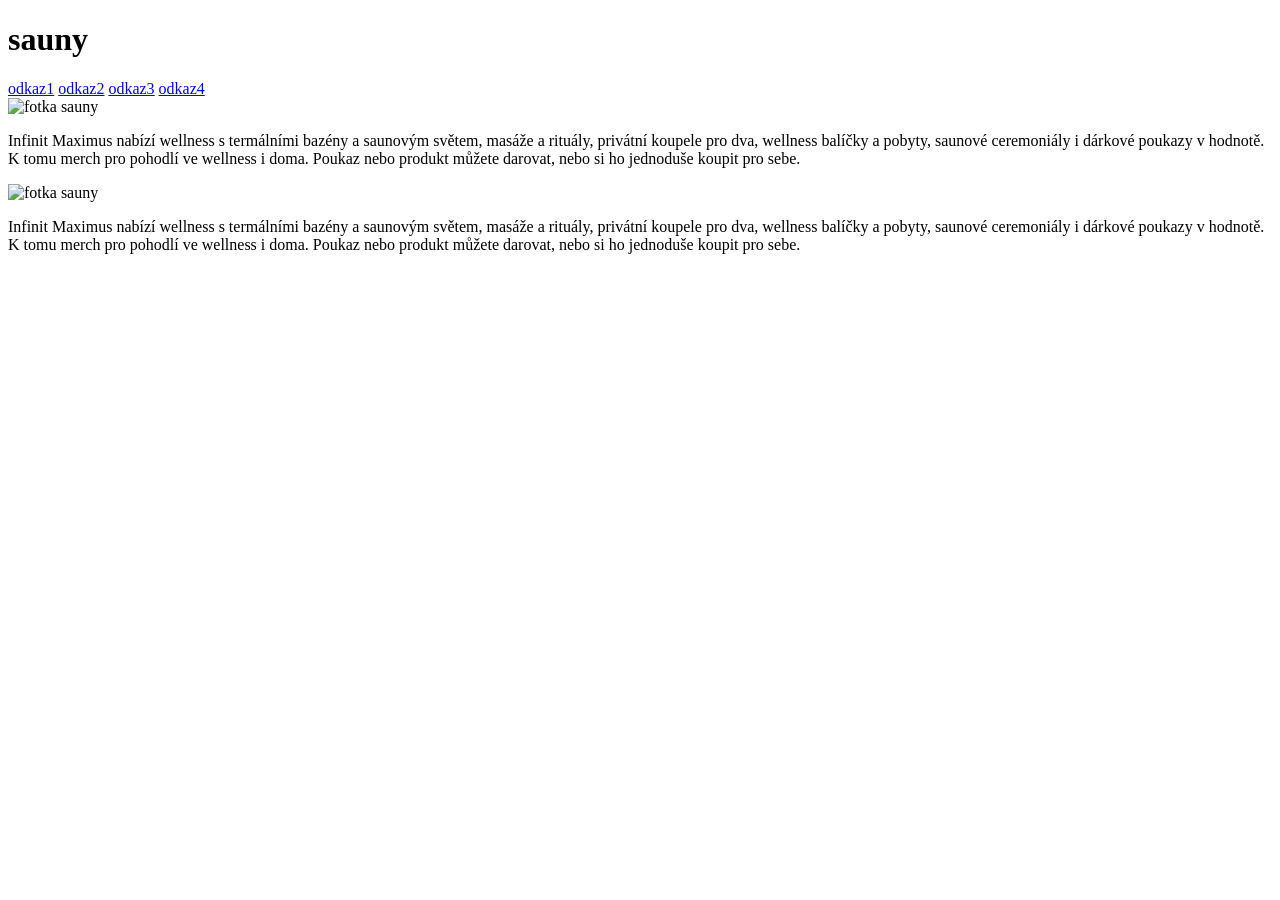
==== index.html @ c106496a "Add files via upload" ====
<!DOCTYPE html>
<html lang="cz">
<head>
    <meta charset="UTF-8">
    <meta name="viewport" content="width=device-width, initial-scale=1.0">
    <title>ne prvni web</title>
    <link rel="stylesheet" href="styles.css">
</head>
<body>
    <h1 id="nazev">sauny</h1>
<div id="nav">
    <a class="nav-a" href="index.html">odkaz1</a>
    <a class="nav-a" href="index.html">odkaz2</a>
    <a class="nav-a" href="index.html">odkaz3</a>
    <a class="nav-a" href="index.html">odkaz4</a>

    



</div>



    
    <div class="cerny">
        <img class="vpravo" src="sauna.jpg" alt=" fotka sauny" >
    <p class="cerny"> Infinit Maximus nabízí wellness s termálními bazény a saunovým světem, masáže a rituály, privátní koupele pro dva, wellness balíčky a pobyty, saunové ceremoniály i dárkové poukazy v hodnotě. K tomu merch pro pohodlí ve wellness i doma. Poukaz nebo produkt můžete darovat, nebo si ho jednoduše koupit pro sebe.</p>
</div>



<div>
    <img class="vlevo" src="sauna.jpg" alt=" fotka sauny" >
    <p class="jina"> Infinit Maximus nabízí wellness s termálními bazény a saunovým světem, masáže a rituály, privátní koupele pro dva, wellness balíčky a pobyty, saunové ceremoniály i dárkové poukazy v hodnotě. K tomu merch pro pohodlí ve wellness i doma. Poukaz nebo produkt můžete darovat, nebo si ho jednoduše koupit pro sebe.</p>
</div>

</body>
</html>
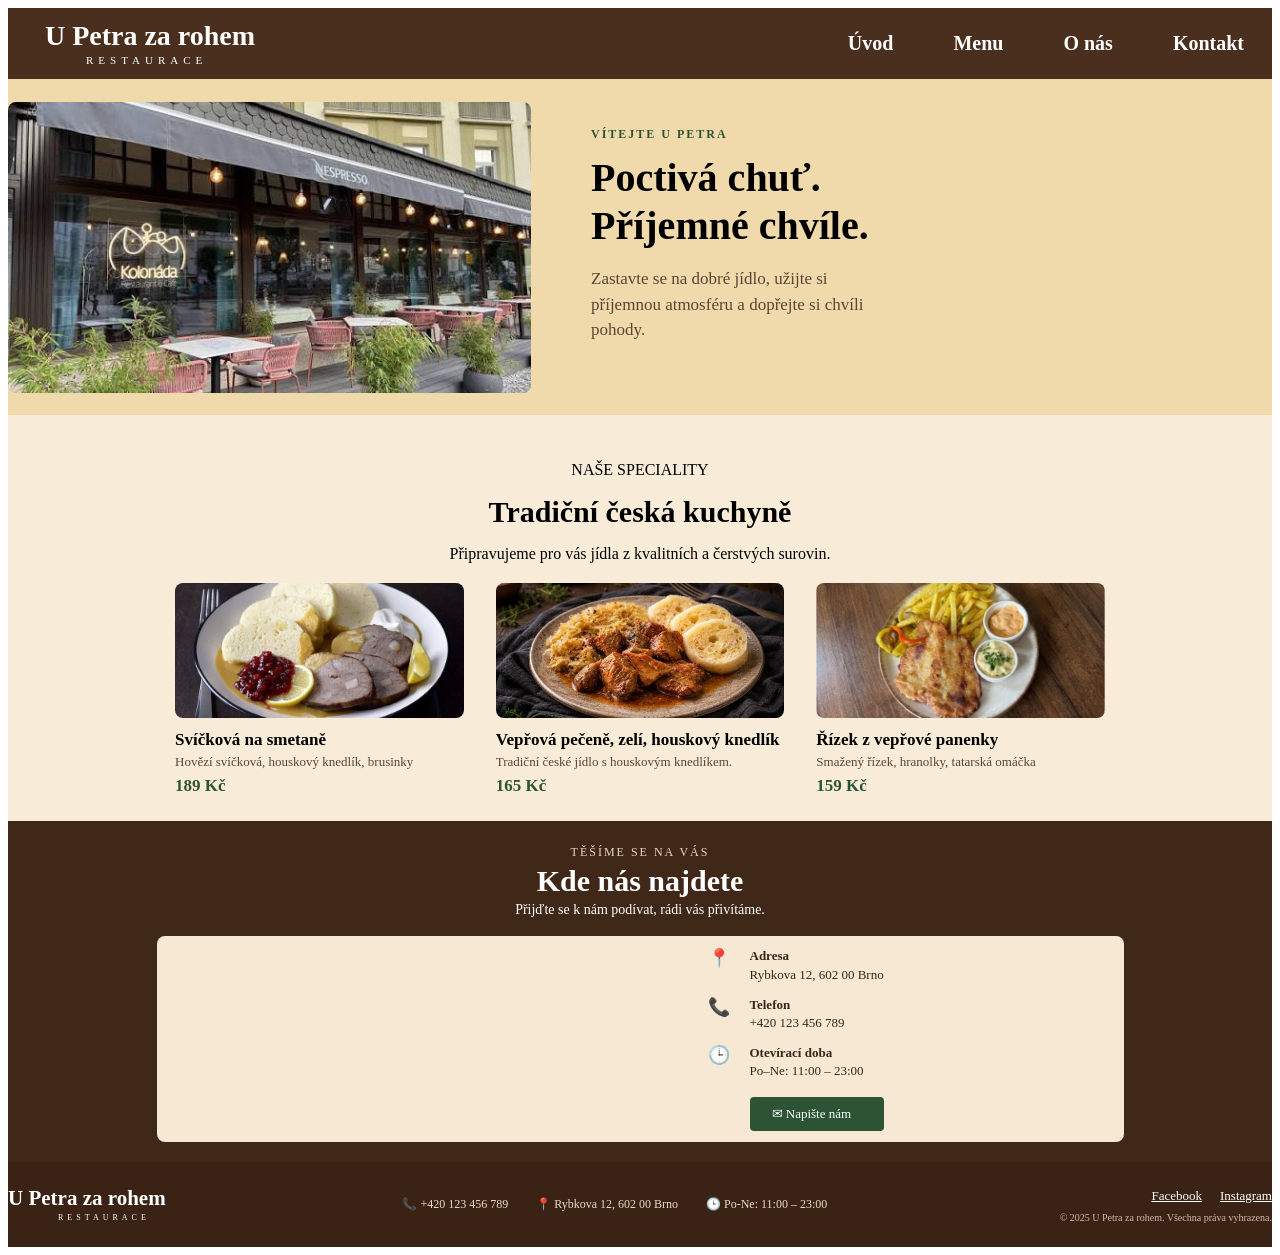
==== commit c6031b9b: "Add files via upload" ====
--- a/index.html
+++ b/index.html
@@ -1,39 +1,136 @@
-<!DOCTYPE html>
-<html lang="cz">
-<head>
-    <meta charset="UTF-8">
-    <meta name="viewport" content="width=device-width, initial-scale=1.0">
-    <title>ne prvni web</title>
-    <link rel="stylesheet" href="styles.css">
-</head>
-<body>
-    <h1 id="nazev">sauny</h1>
-<div id="nav">
-    <a class="nav-a" href="index.html">odkaz1</a>
-    <a class="nav-a" href="index.html">odkaz2</a>
-    <a class="nav-a" href="index.html">odkaz3</a>
-    <a class="nav-a" href="index.html">odkaz4</a>
-
-    
-
-
-
-</div>
-
-
-
-    
-    <div class="cerny">
-        <img class="vpravo" src="sauna.jpg" alt=" fotka sauny" >
-    <p class="cerny"> Infinit Maximus nabízí wellness s termálními bazény a saunovým světem, masáže a rituály, privátní koupele pro dva, wellness balíčky a pobyty, saunové ceremoniály i dárkové poukazy v hodnotě. K tomu merch pro pohodlí ve wellness i doma. Poukaz nebo produkt můžete darovat, nebo si ho jednoduše koupit pro sebe.</p>
-</div>
-
-
-
-<div>
-    <img class="vlevo" src="sauna.jpg" alt=" fotka sauny" >
-    <p class="jina"> Infinit Maximus nabízí wellness s termálními bazény a saunovým světem, masáže a rituály, privátní koupele pro dva, wellness balíčky a pobyty, saunové ceremoniály i dárkové poukazy v hodnotě. K tomu merch pro pohodlí ve wellness i doma. Poukaz nebo produkt můžete darovat, nebo si ho jednoduše koupit pro sebe.</p>
-</div>
-
-</body>
+<!DOCTYPE html>
+<html lang="cs">
+<head>
+    <meta charset="UTF-8">
+    <meta name="viewport" content="width=device-width, initial-scale=1.0">
+    <title>U Petra za rohem</title>
+    <link rel="stylesheet" href="styles.css"> 
+    <link rel="icon" href="logo upravene.png">  
+</head>
+<body>
+    
+<header class="menu-bar">
+  <div class="obal">
+    <div id="logo">
+      <span class="logo-nazev">U Petra za rohem</span>
+      <span class="logo-podnazev">RESTAURACE</span>
+    </div>
+
+    <nav>
+      <a href="index.html">Úvod</a>
+      <a href="menu.html">Menu</a>
+      <a href="onas.html">O nás</a>
+      <a href="kontakty.html">Kontakt</a>
+    </nav>
+  </div>
+</header>
+
+
+<section class="uvod" id="uvod">
+  <div class="obal">
+    <img class="uvod-foto" src="restaurace.jpg" alt="náse restaurace">
+
+    <div class="uvod-text">
+      <p class="maly-nadpis">VÍTEJTE U PETRA</p>
+      <h1>Poctivá chuť.<br>Příjemné chvíle.</h1>
+      <p class="uvod-popis">
+        Zastavte se na dobré jídlo, užijte si příjemnou atmosféru a dopřejte si chvíli pohody.
+      </p>
+    </div>
+  </div>
+</section>
+
+    
+</div>
+          
+</section>
+
+<section id="speciality">
+    <div class="obal"> 
+        <p id="malynadpis">NAŠE SPECIALITY</p> 
+        <h2>Tradiční česká kuchyně</h2>
+        <p>Připravujeme pro vás jídla z kvalitních a čerstvých surovin.</p>
+    </div>
+
+   <div class="jidla">
+        <div class="jidlo">
+            <img src="lepsisvickova.jpg" alt="Svíčková na smetaně">
+            <h3>Svíčková na smetaně</h3>
+            <p class="popis">Hovězí svíčková, houskový knedlík, brusinky</p>
+            <p class="cena">189 Kč</p>
+        </div>
+
+        <div class="jidlo">
+            <img src="veprove pecene.jpg" alt="Vepřové pečeně">
+            <h3>Vepřová pečeně, zelí, houskový knedlík</h3>
+            <p class="popis">Tradiční české jídlo s houskovým knedlíkem.</p>
+            <p class="cena">165 Kč</p>
+        </div>
+
+        <div class="jidlo">
+            <img src="rizek.jpg" alt="Řízek z vepřové panenky">
+            <h3>Řízek z vepřové panenky</h3>
+            <p class="popis">Smažený řízek, hranolky, tatarská omáčka</p>
+            <p class="cena">159 Kč</p>
+        </div>
+    </div>    
+</section>
+
+
+<!-- KDE NÁS NAJDETE -->
+ <section id="kontakt">
+   <div class="obal">
+     <p class="maly-nadpis">TĚŠÍME SE NA VÁS</p>
+     <h2>Kde nás najdete</h2>
+     <p class="podnadpis">Přijďte se k nám podívat, rádi vás přivítáme.</p>
+   </div>
+    
+  <div class="karta">
+   <iframe class="mapa" title="Mapa"
+       src="https://mapy.com/s/nasolababo" width="400" height="280" frameborder="0"></iframe>
+
+    <div id="udaje">
+      <div class="udaj">
+        <span class="ikona">📍</span>
+        <p><b>Adresa</b><br>Rybkova 12, 602 00 Brno</p>
+      </div>
+      <div class="udaj">
+        <span class="ikona">📞</span>
+        <p><b>Telefon</b><br>+420 123 456 789</p>
+        </div>
+      <div class="udaj">
+        <span class="ikona">🕒</span>
+        <p><b>Otevírací doba</b><br>Po–Ne: 11:00 – 23:00</p>
+      </div>
+        <a href="mailto:info@upetrazarohem.cz" class="tlacitko">✉ Napište nám</a>
+      </div>
+    </div>
+  </div>
+</section>
+
+
+<!-- PATIČKA -->
+<footer class="paticka">
+ <div class="obal">
+ <div class="logo logo-mala">
+  <span class="logo-nazev">U Petra za rohem</span>
+  <span class="logo-podnazev">RESTAURACE</span>
+   </div>
+   <div class="paticka-udaje">
+    <span>📞 +420 123 456 789</span>
+    <span>📍 Rybkova 12, 602 00 Brno</span>
+    <span>🕒 Po-Ne: 11:00 – 23:00</span>
+      </div>
+      <div class="paticka-vpravo">
+       <div class="socialni">
+       <a href="#">Facebook</a>
+       <a href="#">Instagram</a>
+</div>
+  <p class="drobne">© 2025 U Petra za rohem. Všechna práva vyhrazena.</p>
+</div>
+</div>
+</footer>
+
+
+</body>
 </html>
--- a/styles.css
+++ b/styles.css
@@ -0,0 +1,390 @@
+/* ===== HORNÍ MENU ===== */
+.menu-bar {
+  background-color: #4a2f1f;
+  color: white;
+  height: 71px;                    /* pevná výška jako na vzoru */
+}
+
+.menu-bar .obal {
+  display: flex;
+  justify-content: space-between;  /* logo vlevo, odkazy vpravo */
+  align-items: center;
+  height: 100%;
+}
+
+/* Logo: nahoře název, pod ním RESTAURACE s čárami po stranách */
+#logo {
+  display: flex;
+  flex-direction: column;
+  width: 228px;
+  margin-left: 28px;
+}
+
+.logo-nazev {
+  font-size: 28px;
+  font-weight: bold;
+  text-align: center;
+  line-height: 1.1;
+}
+
+.logo-podnazev {
+  display: flex;                   /* čára - text - čára vedle sebe */
+  align-items: center;
+  gap: 12px;
+  margin-top: 3px;
+  font-size: 11px;
+  letter-spacing: 5px;
+  margin-left: 50px;
+}
+
+/* Čáry vytvoříme pomocí ::before a ::after, nemusí se psát do HTML */
+
+
+   
+.menu-bar nav a {
+  color: white;
+  font-weight: bold;
+  font-size: 20px;
+  margin-left: 28px;
+  margin-right: 28px;
+  padding-bottom: 6px;
+  text-decoration: none;            /* odstraní podtržení */
+}
+
+.menu-bar nav a:hover {
+  color: #e6b552;
+}
+
+/* ===== ÚVOD ===== */
+.uvod {
+  background-color: #f0d9ab;
+  padding: 23px 0 22px;
+}
+
+/* Foto vlevo, text vpravo */
+.uvod .obal {
+  display: flex;
+  align-items: center;             
+  gap: 60px;
+}
+
+.uvod-foto {
+  width: 523px;
+  height: 291px;
+  object-fit: cover;
+  border-radius: 8px;
+  background-color: #6b4429;       
+}
+
+.uvod .maly-nadpis {
+  margin: 0 0 12px;
+  font-size: 12px;
+  font-weight: bold;
+  letter-spacing: 2px;
+  color: #2c5434;
+}
+
+.uvod h1 {
+  margin: 0 0 16px;
+  font-size: 40px;
+  line-height: 1.2;
+}
+
+.uvod-popis {
+  max-width: 310px;                
+  margin: 0 0 25px;
+  font-size: 17px;
+  line-height: 1.5;
+  color: #5a4535;
+}
+
+#text{
+text-align: right;
+  }
+
+
+
+
+#speciality {
+  background-color: #f8ecd9;
+  padding: 30px 0 25px;
+  text-align: center;           
+}
+
+#speciality .malynadpis {
+  margin: 0;
+  font-size: 12px;
+  letter-spacing: 2px;
+  color: #2c5434;
+}
+
+#speciality h2 {
+  margin: 4px 0;
+  font-size: 30px;
+}
+
+.podnadpis {
+  margin: 0;
+  font-size: 15px;
+}
+
+
+.jidla {
+  display: flex;
+  gap: 32px;
+  max-width: 930px;              
+  margin: 20px auto 0;
+  text-align: left;              
+}
+
+.jidlo {
+  flex: 1;                       
+}
+
+.jidlo img {
+  width: 100%;
+  height: 135px;
+  object-fit: cover;             
+  border-radius: 8px;
+  display: block;
+}
+
+.jidlo h3 {
+  margin: 12px 0 4px;
+  font-size: 17px;
+}
+
+.popis {
+  margin: 0;
+  font-size: 13px;
+  color: #5a4535;
+}
+
+.cena {
+  margin: 6px 0 0;
+  font-size: 17px;
+  font-weight: bold;
+  color: #2c5434;
+}
+
+
+
+/* ===== KDE NÁS NAJDETE ===== */
+
+#kontakt {
+
+  background-color: #402818;       /* tmavě hnědé pozadí */
+
+  color: white;
+
+  padding: 24px 0 20px;
+
+  text-align: center;              /* vycentruje nadpisy */
+
+}
+
+#kontakt .maly-nadpis {
+
+  margin: 0;
+
+  font-size: 12px;
+
+  letter-spacing: 2px;
+
+  color: #e8d8c0;                  /* na tmavém pozadí světlejší než zelená */
+
+}
+
+#kontakt h2 {
+
+  margin: 4px 0;
+
+  font-size: 30px;
+
+}
+
+#kontakt .podnadpis {
+
+  margin: 0;
+
+  font-size: 14px;
+
+}
+
+/* Světlá karta s mapou a údaji */
+
+.karta {
+
+  display: flex;
+
+  gap: 35px;
+
+  max-width: 945px;
+
+  margin: 18px auto 0;
+
+  padding: 11px;
+
+  background-color: #f6e8d2;
+
+  color: #3a2618;                  /* uvnitř karty zase tmavý text */
+
+  border-radius: 8px;
+
+  text-align: left;
+
+}
+
+.mapa {
+
+  width: 505px;
+
+  height: 184px;
+
+  border: 0;
+
+  border-radius: 4px;
+
+}
+
+/* Údaje pod sebe a svisle na střed vedle mapy */
+
+#udaje {
+
+  display: flex;
+
+  flex-direction: column;
+
+  justify-content: center;
+
+  gap: 12px;
+
+}
+
+/* Jeden řádek: ikona vlevo, text vpravo */
+
+.udaj {
+
+  display: flex;
+
+  gap: 18px;
+
+  align-items: flex-start;
+
+}
+
+.udaj p {
+
+  margin: 0;
+
+  font-size: 13px;
+
+  line-height: 1.4;
+
+}
+
+.ikona {
+
+  font-size: 18px;
+
+  width: 24px;                     /* všechny ikony stejně široké, text je pak zarovnaný */
+
+}
+
+/* Tlačítko je tady menší a odsazené od ikon */
+
+#kontakt .tlacitko {         /* nebude se roztahovat na celou šířku */
+  margin: 4px 0 0 42px;
+  padding: 9px 22px;
+  font-size: 13px;
+text-decoration: none;
+  color: white;
+  background-color: #2c5434;
+  border-radius: 4px;
+}
+
+/* ===== PATIČKA ===== */
+
+.paticka {
+
+  background-color: #3a2314;
+
+  color: white;
+
+  padding: 24px 0;
+
+}
+
+/* Tři části vedle sebe: logo, údaje, sociální sítě */
+
+.paticka .obal {
+
+  display: flex;
+
+  justify-content: space-between;
+
+  align-items: center;
+
+}
+
+/* Menší verze loga z horního menu */
+
+.logo-mala {
+
+  width: 162px;
+
+}
+
+.logo-mala .logo-nazev {
+
+  font-size: 21px;
+
+}
+
+.logo-mala .logo-podnazev {
+
+  font-size: 8px;
+
+  letter-spacing: 4px;
+
+}
+
+.paticka-udaje {
+
+  display: flex;
+
+  gap: 28px;
+
+  font-size: 12px;
+
+  color: #eadcc6;
+
+}
+
+.paticka-vpravo {
+
+  text-align: right;
+
+}
+
+.socialni a {
+
+  color: white;
+
+  font-size: 13px;
+
+  margin-left: 14px;
+
+}
+
+.drobne {
+
+  margin: 8px 0 0;
+
+  font-size: 10px;
+
+  color: #cdbba2;
+
+}
+
+
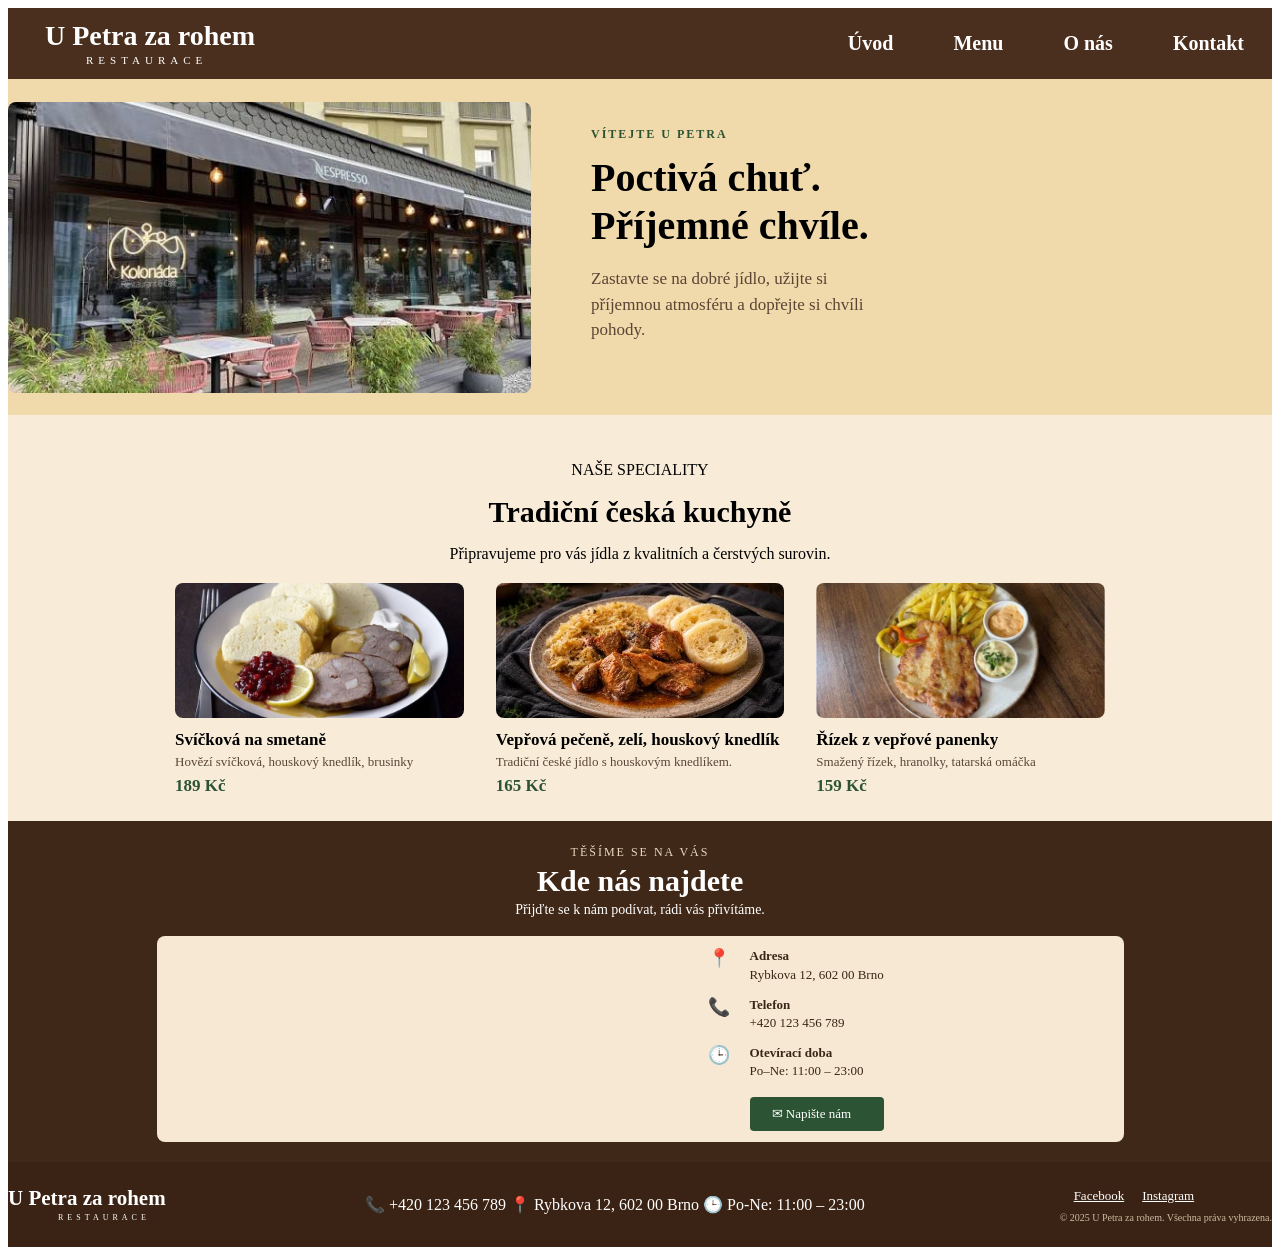
==== commit 69d41302: "Add files via upload" ====
--- a/index.html
+++ b/index.html
@@ -30,7 +30,7 @@
   <div class="obal">
     <img class="uvod-foto" src="restaurace.jpg" alt="náse restaurace">
 
-    <div class="uvod-text">
+    <div>
       <p class="maly-nadpis">VÍTEJTE U PETRA</p>
       <h1>Poctivá chuť.<br>Příjemné chvíle.</h1>
       <p class="uvod-popis">
@@ -46,13 +46,13 @@
 </section>
 
 <section id="speciality">
-    <div class="obal"> 
+    <div> 
         <p id="malynadpis">NAŠE SPECIALITY</p> 
         <h2>Tradiční česká kuchyně</h2>
         <p>Připravujeme pro vás jídla z kvalitních a čerstvých surovin.</p>
     </div>
 
-   <div class="jidla">
+   <div id="jidla">
         <div class="jidlo">
             <img src="lepsisvickova.jpg" alt="Svíčková na smetaně">
             <h3>Svíčková na smetaně</h3>
@@ -79,13 +79,13 @@
 
 <!-- KDE NÁS NAJDETE -->
  <section id="kontakt">
-   <div class="obal">
+   <div>
      <p class="maly-nadpis">TĚŠÍME SE NA VÁS</p>
      <h2>Kde nás najdete</h2>
      <p class="podnadpis">Přijďte se k nám podívat, rádi vás přivítáme.</p>
    </div>
     
-  <div class="karta">
+  <div id="karta">
    <iframe class="mapa" title="Mapa"
        src="https://mapy.com/s/nasolababo" width="400" height="280" frameborder="0"></iframe>
 
@@ -110,7 +110,7 @@
 
 
 <!-- PATIČKA -->
-<footer class="paticka">
+<footer id="paticka">
  <div class="obal">
  <div class="logo logo-mala">
   <span class="logo-nazev">U Petra za rohem</span>
--- a/styles.css
+++ b/styles.css
@@ -1,18 +1,18 @@
-/* ===== HORNÍ MENU ===== */
+
 .menu-bar {
   background-color: #4a2f1f;
   color: white;
-  height: 71px;                    /* pevná výška jako na vzoru */
+  height: 71px;                    
 }
 
 .menu-bar .obal {
   display: flex;
-  justify-content: space-between;  /* logo vlevo, odkazy vpravo */
+  justify-content: space-between;  
   align-items: center;
   height: 100%;
 }
 
-/* Logo: nahoře název, pod ním RESTAURACE s čárami po stranách */
+
 #logo {
   display: flex;
   flex-direction: column;
@@ -28,7 +28,7 @@
 }
 
 .logo-podnazev {
-  display: flex;                   /* čára - text - čára vedle sebe */
+  display: flex;                   
   align-items: center;
   gap: 12px;
   margin-top: 3px;
@@ -37,7 +37,6 @@
   margin-left: 50px;
 }
 
-/* Čáry vytvoříme pomocí ::before a ::after, nemusí se psát do HTML */
 
 
    
@@ -48,20 +47,20 @@
   margin-left: 28px;
   margin-right: 28px;
   padding-bottom: 6px;
-  text-decoration: none;            /* odstraní podtržení */
+  text-decoration: none;            
 }
 
 .menu-bar nav a:hover {
   color: #e6b552;
 }
 
-/* ===== ÚVOD ===== */
+
 .uvod {
   background-color: #f0d9ab;
   padding: 23px 0 22px;
 }
 
-/* Foto vlevo, text vpravo */
+
 .uvod .obal {
   display: flex;
   align-items: center;             
@@ -123,13 +122,10 @@
   font-size: 30px;
 }
 
-.podnadpis {
-  margin: 0;
-  font-size: 15px;
-}
-
-
-.jidla {
+
+
+
+#jidla {
   display: flex;
   gap: 32px;
   max-width: 930px;              
@@ -169,17 +165,17 @@
 
 
 
-/* ===== KDE NÁS NAJDETE ===== */
+
 
 #kontakt {
 
-  background-color: #402818;       /* tmavě hnědé pozadí */
+  background-color: #402818;       
 
   color: white;
 
   padding: 24px 0 20px;
 
-  text-align: center;              /* vycentruje nadpisy */
+  text-align: center;              
 
 }
 
@@ -191,7 +187,7 @@
 
   letter-spacing: 2px;
 
-  color: #e8d8c0;                  /* na tmavém pozadí světlejší než zelená */
+  color: #e8d8c0;                  
 
 }
 
@@ -211,9 +207,8 @@
 
 }
 
-/* Světlá karta s mapou a údaji */
-
-.karta {
+
+#karta {
 
   display: flex;
 
@@ -227,7 +222,7 @@
 
   background-color: #f6e8d2;
 
-  color: #3a2618;                  /* uvnitř karty zase tmavý text */
+  color: #3a2618;                  
 
   border-radius: 8px;
 
@@ -247,7 +242,6 @@
 
 }
 
-/* Údaje pod sebe a svisle na střed vedle mapy */
 
 #udaje {
 
@@ -261,7 +255,7 @@
 
 }
 
-/* Jeden řádek: ikona vlevo, text vpravo */
+
 
 .udaj {
 
@@ -287,13 +281,13 @@
 
   font-size: 18px;
 
-  width: 24px;                     /* všechny ikony stejně široké, text je pak zarovnaný */
-
-}
-
-/* Tlačítko je tady menší a odsazené od ikon */
-
-#kontakt .tlacitko {         /* nebude se roztahovat na celou šířku */
+  width: 24px;                     
+
+}
+
+
+
+#kontakt .tlacitko {         
   margin: 4px 0 0 42px;
   padding: 9px 22px;
   font-size: 13px;
@@ -303,21 +297,22 @@
   border-radius: 4px;
 }
 
-/* ===== PATIČKA ===== */
-
-.paticka {
+
+
+#paticka {
 
   background-color: #3a2314;
 
   color: white;
 
   padding: 24px 0;
-
-}
-
-/* Tři části vedle sebe: logo, údaje, sociální sítě */
-
-.paticka .obal {
+  
+
+}
+
+
+
+#paticka .obal {
 
   display: flex;
 
@@ -327,7 +322,7 @@
 
 }
 
-/* Menší verze loga z horního menu */
+
 
 .logo-mala {
 
@@ -349,7 +344,7 @@
 
 }
 
-.paticka-udaje {
+#paticka-udaje {
 
   display: flex;
 
@@ -361,7 +356,7 @@
 
 }
 
-.paticka-vpravo {
+#paticka-vpravo {
 
   text-align: right;
 
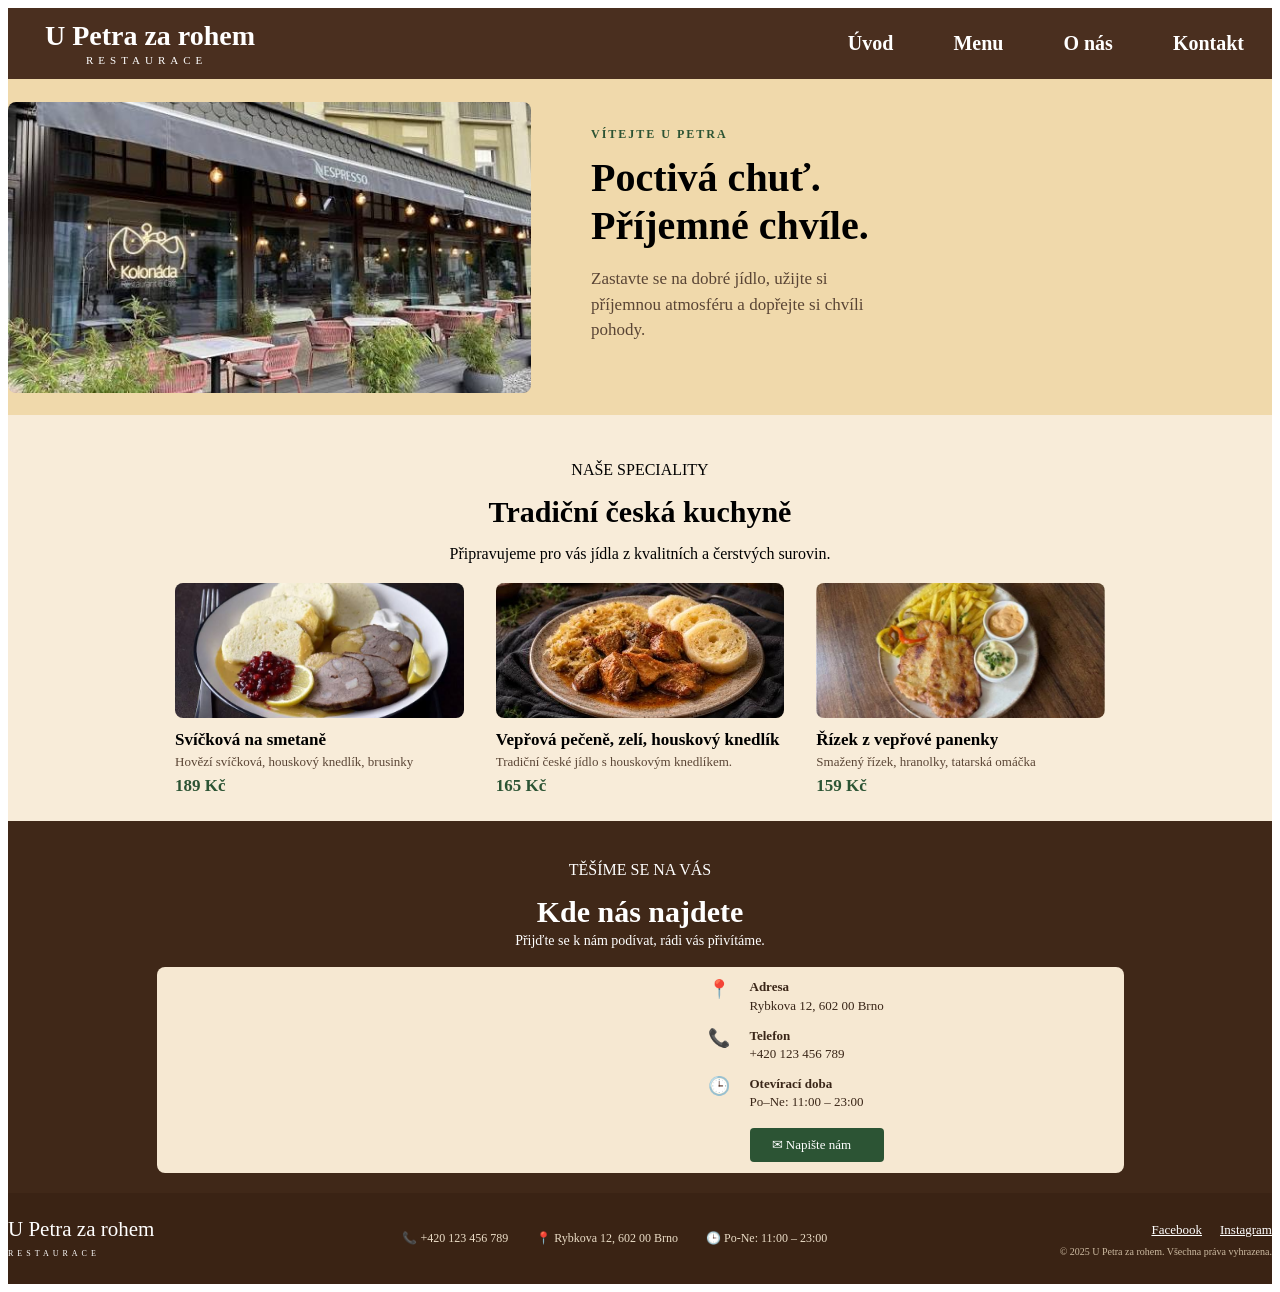
==== commit 719d3aae: "Add files via upload" ====
--- a/index.html
+++ b/index.html
@@ -9,11 +9,11 @@
 </head>
 <body>
     
-<header class="menu-bar">
+<header class="menubar">
   <div class="obal">
     <div id="logo">
-      <span class="logo-nazev">U Petra za rohem</span>
-      <span class="logo-podnazev">RESTAURACE</span>
+      <span class="logonazev">U Petra za rohem</span>
+      <span class="logopodnazev">RESTAURACE</span>
     </div>
 
     <nav>
@@ -28,12 +28,12 @@
 
 <section class="uvod" id="uvod">
   <div class="obal">
-    <img class="uvod-foto" src="restaurace.jpg" alt="náse restaurace">
+    <img class="uvodfoto" src="restaurace.jpg" alt="náse restaurace">
 
-    <div>
-      <p class="maly-nadpis">VÍTEJTE U PETRA</p>
+    <div class="uvodtext">
+      <p class="malynadpis">VÍTEJTE U PETRA</p>
       <h1>Poctivá chuť.<br>Příjemné chvíle.</h1>
-      <p class="uvod-popis">
+      <p class="uvodpopis">
         Zastavte se na dobré jídlo, užijte si příjemnou atmosféru a dopřejte si chvíli pohody.
       </p>
     </div>
@@ -46,13 +46,13 @@
 </section>
 
 <section id="speciality">
-    <div> 
+    <div class="obal"> 
         <p id="malynadpis">NAŠE SPECIALITY</p> 
         <h2>Tradiční česká kuchyně</h2>
         <p>Připravujeme pro vás jídla z kvalitních a čerstvých surovin.</p>
     </div>
 
-   <div id="jidla">
+   <div class="jidla">
         <div class="jidlo">
             <img src="lepsisvickova.jpg" alt="Svíčková na smetaně">
             <h3>Svíčková na smetaně</h3>
@@ -79,13 +79,13 @@
 
 <!-- KDE NÁS NAJDETE -->
  <section id="kontakt">
-   <div>
-     <p class="maly-nadpis">TĚŠÍME SE NA VÁS</p>
+   <div class="obal">
+     <p class="malynadpis">TĚŠÍME SE NA VÁS</p>
      <h2>Kde nás najdete</h2>
      <p class="podnadpis">Přijďte se k nám podívat, rádi vás přivítáme.</p>
    </div>
     
-  <div id="karta">
+  <div class="karta">
    <iframe class="mapa" title="Mapa"
        src="https://mapy.com/s/nasolababo" width="400" height="280" frameborder="0"></iframe>
 
@@ -110,7 +110,7 @@
 
 
 <!-- PATIČKA -->
-<footer id="paticka">
+<footer class="paticka">
  <div class="obal">
  <div class="logo logo-mala">
   <span class="logo-nazev">U Petra za rohem</span>
--- a/styles.css
+++ b/styles.css
@@ -1,18 +1,18 @@
-
-.menu-bar {
+/* ===== HORNÍ MENU ===== */
+.menubar {
   background-color: #4a2f1f;
   color: white;
-  height: 71px;                    
-}
-
-.menu-bar .obal {
-  display: flex;
-  justify-content: space-between;  
+  height: 71px;                    /* pevná výška jako na vzoru */
+}
+
+.menubar .obal {
+  display: flex;
+  justify-content: space-between;  /* logo vlevo, odkazy vpravo */
   align-items: center;
   height: 100%;
 }
 
-
+/* Logo: nahoře název, pod ním RESTAURACE s čárami po stranách */
 #logo {
   display: flex;
   flex-direction: column;
@@ -20,15 +20,15 @@
   margin-left: 28px;
 }
 
-.logo-nazev {
+.logonazev {
   font-size: 28px;
   font-weight: bold;
   text-align: center;
   line-height: 1.1;
 }
 
-.logo-podnazev {
-  display: flex;                   
+.logopodnazev {
+  display: flex;                   /* čára - text - čára vedle sebe */
   align-items: center;
   gap: 12px;
   margin-top: 3px;
@@ -37,37 +37,38 @@
   margin-left: 50px;
 }
 
+/* Čáry vytvoříme pomocí ::before a ::after, nemusí se psát do HTML */
 
 
    
-.menu-bar nav a {
+.menubar nav a {
   color: white;
   font-weight: bold;
   font-size: 20px;
   margin-left: 28px;
   margin-right: 28px;
   padding-bottom: 6px;
-  text-decoration: none;            
-}
-
-.menu-bar nav a:hover {
+  text-decoration: none;            /* odstraní podtržení */
+}
+
+.menubar nav a:hover {
   color: #e6b552;
 }
 
-
+/* ===== ÚVOD ===== */
 .uvod {
   background-color: #f0d9ab;
   padding: 23px 0 22px;
 }
 
-
+/* Foto vlevo, text vpravo */
 .uvod .obal {
   display: flex;
   align-items: center;             
   gap: 60px;
 }
 
-.uvod-foto {
+.uvodfoto {
   width: 523px;
   height: 291px;
   object-fit: cover;
@@ -75,7 +76,7 @@
   background-color: #6b4429;       
 }
 
-.uvod .maly-nadpis {
+.uvod .malynadpis {
   margin: 0 0 12px;
   font-size: 12px;
   font-weight: bold;
@@ -89,7 +90,7 @@
   line-height: 1.2;
 }
 
-.uvod-popis {
+.uvodpopis {
   max-width: 310px;                
   margin: 0 0 25px;
   font-size: 17px;
@@ -122,10 +123,13 @@
   font-size: 30px;
 }
 
-
-
-
-#jidla {
+.podnadpis {
+  margin: 0;
+  font-size: 15px;
+}
+
+
+.jidla {
   display: flex;
   gap: 32px;
   max-width: 930px;              
@@ -168,126 +172,80 @@
 
 
 #kontakt {
-
-  background-color: #402818;       
-
-  color: white;
-
+  background-color: #402818;      
+  color: white;
   padding: 24px 0 20px;
-
   text-align: center;              
-
 }
 
 #kontakt .maly-nadpis {
-
-  margin: 0;
-
+  margin: 0;
   font-size: 12px;
-
   letter-spacing: 2px;
-
   color: #e8d8c0;                  
-
 }
 
 #kontakt h2 {
-
   margin: 4px 0;
-
   font-size: 30px;
-
 }
 
 #kontakt .podnadpis {
-
-  margin: 0;
-
+  margin: 0;
   font-size: 14px;
-
-}
-
-
-#karta {
-
-  display: flex;
-
+}
+
+
+.karta {
+  display: flex;
   gap: 35px;
-
   max-width: 945px;
-
   margin: 18px auto 0;
-
   padding: 11px;
-
   background-color: #f6e8d2;
-
-  color: #3a2618;                  
-
+  color: #3a2618;               
   border-radius: 8px;
-
   text-align: left;
-
 }
 
 .mapa {
-
   width: 505px;
-
   height: 184px;
-
   border: 0;
-
   border-radius: 4px;
-
-}
+}
+
 
 
 #udaje {
-
-  display: flex;
-
+  display: flex;
   flex-direction: column;
-
   justify-content: center;
-
   gap: 12px;
-
 }
 
 
 
 .udaj {
-
-  display: flex;
-
+  display: flex;
   gap: 18px;
-
   align-items: flex-start;
-
 }
 
 .udaj p {
-
-  margin: 0;
-
+  margin: 0;
   font-size: 13px;
-
   line-height: 1.4;
-
 }
 
 .ikona {
-
   font-size: 18px;
-
-  width: 24px;                     
-
-}
-
-
-
-#kontakt .tlacitko {         
+  width: 24px;               
+}
+
+
+
+#kontakt .tlacitko {        
   margin: 4px 0 0 42px;
   padding: 9px 22px;
   font-size: 13px;
@@ -299,87 +257,56 @@
 
 
 
-#paticka {
-
+.paticka {
   background-color: #3a2314;
-
-  color: white;
-
+  color: white;
   padding: 24px 0;
-  
-
-}
-
-
-
-#paticka .obal {
-
-  display: flex;
-
+}
+
+
+
+.paticka .obal {
+  display: flex;
   justify-content: space-between;
-
   align-items: center;
-
 }
 
 
 
 .logo-mala {
-
   width: 162px;
-
 }
 
 .logo-mala .logo-nazev {
-
   font-size: 21px;
-
 }
 
 .logo-mala .logo-podnazev {
-
   font-size: 8px;
-
   letter-spacing: 4px;
-
-}
-
-#paticka-udaje {
-
-  display: flex;
-
+}
+
+.paticka-udaje {
+  display: flex;
   gap: 28px;
-
   font-size: 12px;
-
   color: #eadcc6;
-
-}
-
-#paticka-vpravo {
-
+}
+
+.paticka-vpravo {
   text-align: right;
-
 }
 
 .socialni a {
-
-  color: white;
-
+  color: white;
   font-size: 13px;
-
   margin-left: 14px;
-
 }
 
 .drobne {
-
   margin: 8px 0 0;
-
   font-size: 10px;
-
   color: #cdbba2;
-
-}
-
-
+}
+
+
